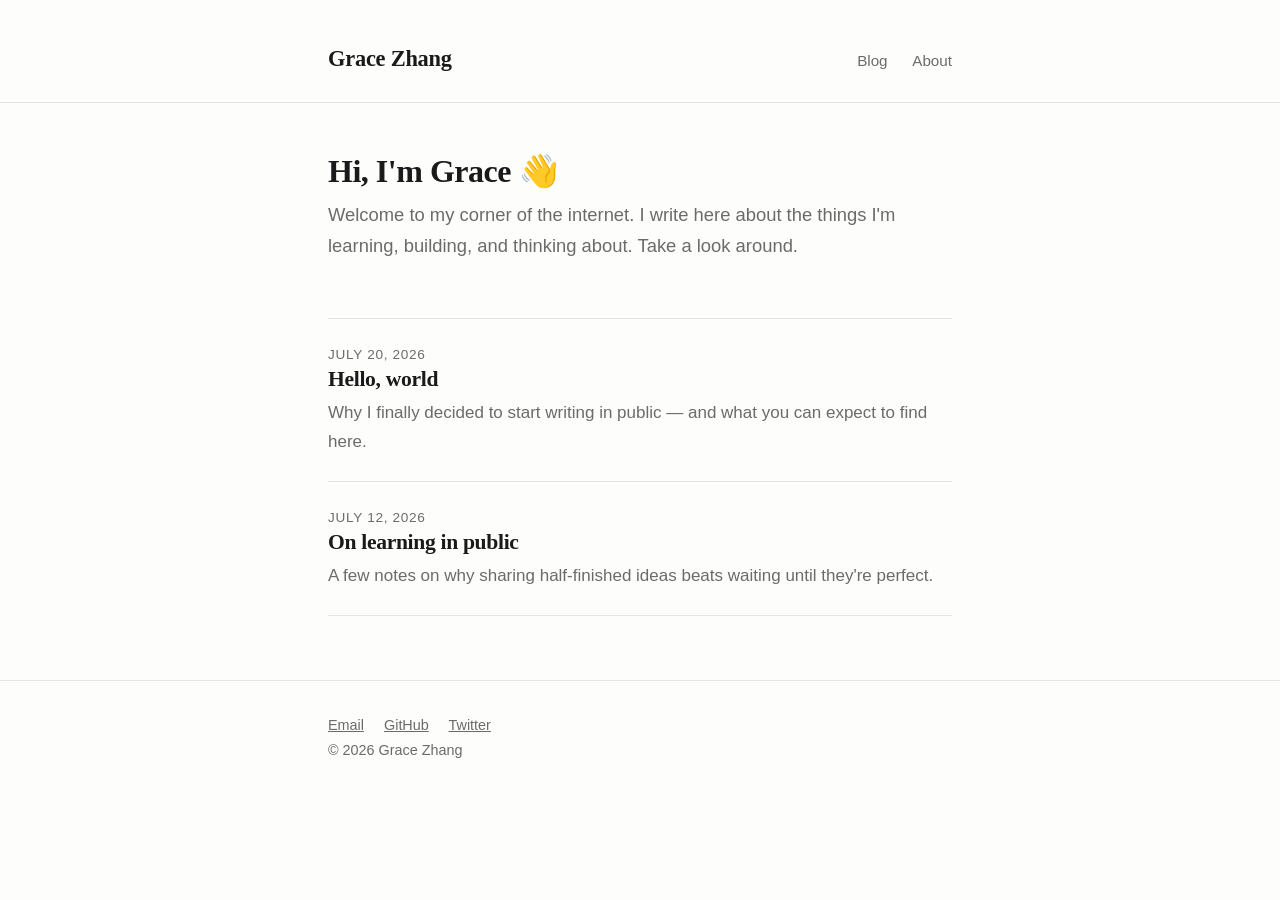
==== index.html @ b32e5e52 "Update GitHub username to graceleobrighton" ====
<!DOCTYPE html>
<html lang="en">
  <head>
    <meta charset="UTF-8" />
    <meta name="viewport" content="width=device-width, initial-scale=1.0" />
    <title>Grace Zhang</title>
    <meta name="description" content="Personal website and blog of Grace Zhang." />
    <link rel="stylesheet" href="css/style.css" />
  </head>
  <body>
    <header class="site">
      <div class="wrap">
        <a href="index.html" class="site-title">Grace Zhang</a>
        <nav>
          <a href="index.html">Blog</a>
          <a href="about.html">About</a>
        </nav>
      </div>
    </header>

    <main class="wrap">
      <section class="intro">
        <h1>Hi, I'm Grace 👋</h1>
        <p>
          Welcome to my corner of the internet. I write here about the things
          I'm learning, building, and thinking about. Take a look around.
        </p>
      </section>

      <ul class="post-list">
        <li>
          <div class="post-meta">July 20, 2026</div>
          <h2><a href="posts/hello-world.html">Hello, world</a></h2>
          <p class="excerpt">
            Why I finally decided to start writing in public — and what you can
            expect to find here.
          </p>
        </li>
        <li>
          <div class="post-meta">July 12, 2026</div>
          <h2><a href="posts/on-learning.html">On learning in public</a></h2>
          <p class="excerpt">
            A few notes on why sharing half-finished ideas beats waiting until
            they're perfect.
          </p>
        </li>
      </ul>
    </main>

    <footer class="site">
      <div class="wrap">
        <a href="mailto:grzhang@brightoncollegeprephandcross.net">Email</a>
        <a href="https://github.com/graceleobrighton">GitHub</a>
        <a href="#">Twitter</a>
        <p>© 2026 Grace Zhang</p>
      </div>
    </footer>
  </body>
</html>
---- css/style.css ----
/* ---------------------------------------------------------------
   Personal website — clean, minimal blog
   Single stylesheet, no build step, no dependencies.
   Colors adapt automatically to light/dark mode.
--------------------------------------------------------------- */

:root {
  --max-width: 42rem;
  --font-body: -apple-system, BlinkMacSystemFont, "Segoe UI", Roboto,
    Helvetica, Arial, sans-serif;
  --font-heading: Georgia, Cambria, "Times New Roman", Times, serif;

  --bg: #fdfdfc;
  --text: #1a1a1a;
  --muted: #6b6b6b;
  --accent: #2563eb;
  --border: #e6e6e3;
  --code-bg: #f4f4f2;
}

@media (prefers-color-scheme: dark) {
  :root {
    --bg: #16161a;
    --text: #e8e8e6;
    --muted: #9a9a97;
    --accent: #7aa2ff;
    --border: #2a2a30;
    --code-bg: #22222a;
  }
}

* {
  box-sizing: border-box;
}

html {
  -webkit-text-size-adjust: 100%;
}

body {
  margin: 0;
  background: var(--bg);
  color: var(--text);
  font-family: var(--font-body);
  font-size: 1.0625rem;
  line-height: 1.7;
  -webkit-font-smoothing: antialiased;
}

.wrap {
  max-width: var(--max-width);
  margin: 0 auto;
  padding: 0 1.5rem;
}

/* ---- Header / nav ---- */

header.site {
  padding: 2.5rem 0 1.5rem;
  border-bottom: 1px solid var(--border);
  margin-bottom: 3rem;
}

header.site .wrap {
  display: flex;
  align-items: baseline;
  justify-content: space-between;
  flex-wrap: wrap;
  gap: 0.75rem;
}

.site-title {
  font-family: var(--font-heading);
  font-size: 1.4rem;
  font-weight: 700;
  letter-spacing: -0.01em;
  text-decoration: none;
  color: var(--text);
}

nav a {
  color: var(--muted);
  text-decoration: none;
  margin-left: 1.25rem;
  font-size: 0.95rem;
}

nav a:hover,
nav a:focus {
  color: var(--accent);
}

/* ---- Typography ---- */

h1,
h2,
h3 {
  font-family: var(--font-heading);
  line-height: 1.25;
  letter-spacing: -0.015em;
}

h1 {
  font-size: 2rem;
  margin: 0 0 0.5rem;
}

h2 {
  font-size: 1.5rem;
  margin: 2.5rem 0 0.75rem;
}

a {
  color: var(--accent);
}

p,
ul,
ol {
  margin: 0 0 1.25rem;
}

blockquote {
  margin: 1.5rem 0;
  padding-left: 1.25rem;
  border-left: 3px solid var(--border);
  color: var(--muted);
  font-style: italic;
}

code {
  font-family: ui-monospace, SFMono-Regular, Menlo, Consolas, monospace;
  background: var(--code-bg);
  padding: 0.15em 0.4em;
  border-radius: 4px;
  font-size: 0.9em;
}

pre {
  background: var(--code-bg);
  padding: 1rem 1.25rem;
  border-radius: 8px;
  overflow-x: auto;
}

pre code {
  background: none;
  padding: 0;
}

hr {
  border: none;
  border-top: 1px solid var(--border);
  margin: 3rem 0;
}

/* ---- Intro / hero ---- */

.intro {
  margin-bottom: 3.5rem;
}

.intro p {
  font-size: 1.15rem;
  color: var(--muted);
}

/* ---- Post list ---- */

.post-list {
  list-style: none;
  padding: 0;
  margin: 0;
}

.post-list li {
  padding: 1.5rem 0;
  border-bottom: 1px solid var(--border);
}

.post-list li:first-child {
  border-top: 1px solid var(--border);
}

.post-list h2 {
  font-size: 1.35rem;
  margin: 0 0 0.35rem;
}

.post-list h2 a {
  color: var(--text);
  text-decoration: none;
}

.post-list h2 a:hover {
  color: var(--accent);
}

.post-list .excerpt {
  color: var(--muted);
  margin: 0.4rem 0 0;
}

.post-meta {
  color: var(--muted);
  font-size: 0.85rem;
  text-transform: uppercase;
  letter-spacing: 0.05em;
}

/* ---- Single post ---- */

article.post header {
  margin-bottom: 2rem;
}

article.post h1 {
  margin-bottom: 0.4rem;
}

.back-link {
  display: inline-block;
  margin-bottom: 2rem;
  font-size: 0.9rem;
  text-decoration: none;
}

.back-link:hover {
  text-decoration: underline;
}

/* ---- Footer ---- */

footer.site {
  margin-top: 4rem;
  padding: 2rem 0 3rem;
  border-top: 1px solid var(--border);
  color: var(--muted);
  font-size: 0.9rem;
}

footer.site a {
  color: var(--muted);
  margin-right: 1rem;
}

footer.site a:hover {
  color: var(--accent);
}

/* ---- Small screens ---- */

@media (max-width: 480px) {
  h1 {
    font-size: 1.7rem;
  }
  header.site {
    padding-top: 1.75rem;
  }
}
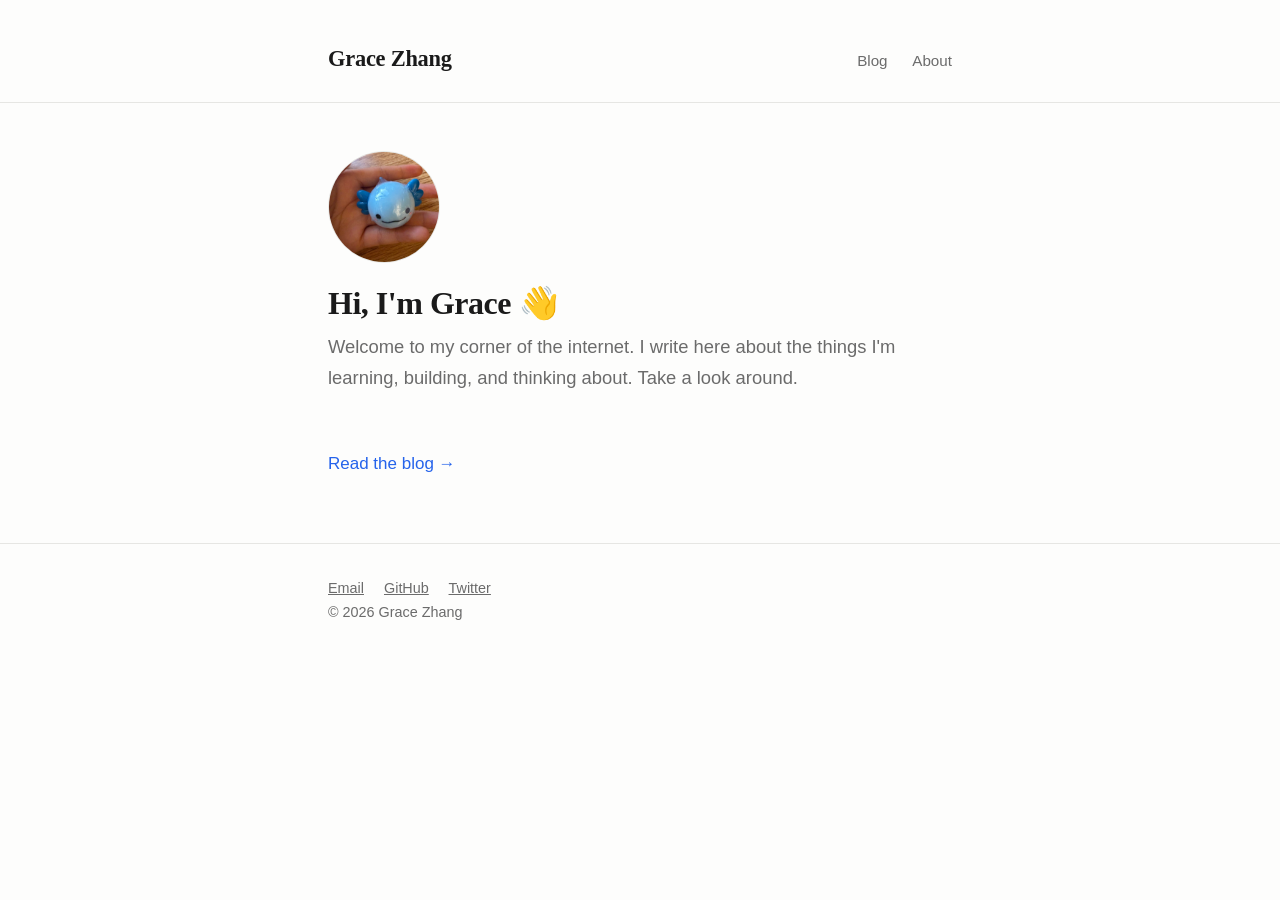
==== commit 02e968fd: "Add avatar to home and about pages" ====
--- a/index.html
+++ b/index.html
@@ -12,7 +12,7 @@
       <div class="wrap">
         <a href="index.html" class="site-title">Grace Zhang</a>
         <nav>
-          <a href="index.html">Blog</a>
+          <a href="blog.html">Blog</a>
           <a href="about.html">About</a>
         </nav>
       </div>
@@ -20,6 +20,7 @@
 
     <main class="wrap">
       <section class="intro">
+        <img src="images/avatar.jpg" alt="Grace Zhang" class="avatar" />
         <h1>Hi, I'm Grace 👋</h1>
         <p>
           Welcome to my corner of the internet. I write here about the things
@@ -27,24 +28,7 @@
         </p>
       </section>
 
-      <ul class="post-list">
-        <li>
-          <div class="post-meta">July 20, 2026</div>
-          <h2><a href="posts/hello-world.html">Hello, world</a></h2>
-          <p class="excerpt">
-            Why I finally decided to start writing in public — and what you can
-            expect to find here.
-          </p>
-        </li>
-        <li>
-          <div class="post-meta">July 12, 2026</div>
-          <h2><a href="posts/on-learning.html">On learning in public</a></h2>
-          <p class="excerpt">
-            A few notes on why sharing half-finished ideas beats waiting until
-            they're perfect.
-          </p>
-        </li>
-      </ul>
+      <p class="all-posts"><a href="blog.html">Read the blog →</a></p>
     </main>
 
     <footer class="site">
--- a/css/style.css
+++ b/css/style.css
@@ -165,6 +165,43 @@
   color: var(--muted);
 }
 
+/* ---- Avatar ---- */
+
+.avatar {
+  width: 112px;
+  height: 112px;
+  border-radius: 50%;
+  object-fit: cover;
+  display: block;
+  margin: 0 0 1.25rem;
+  border: 1px solid var(--border);
+}
+
+/* ---- Section label + "view all" link ---- */
+
+.section-label {
+  font-size: 0.85rem;
+  font-family: var(--font-body);
+  font-weight: 600;
+  text-transform: uppercase;
+  letter-spacing: 0.08em;
+  color: var(--muted);
+  margin: 0 0 1rem;
+}
+
+.all-posts {
+  margin-top: 2rem;
+}
+
+.all-posts a {
+  text-decoration: none;
+  font-weight: 500;
+}
+
+.all-posts a:hover {
+  text-decoration: underline;
+}
+
 /* ---- Post list ---- */
 
 .post-list {
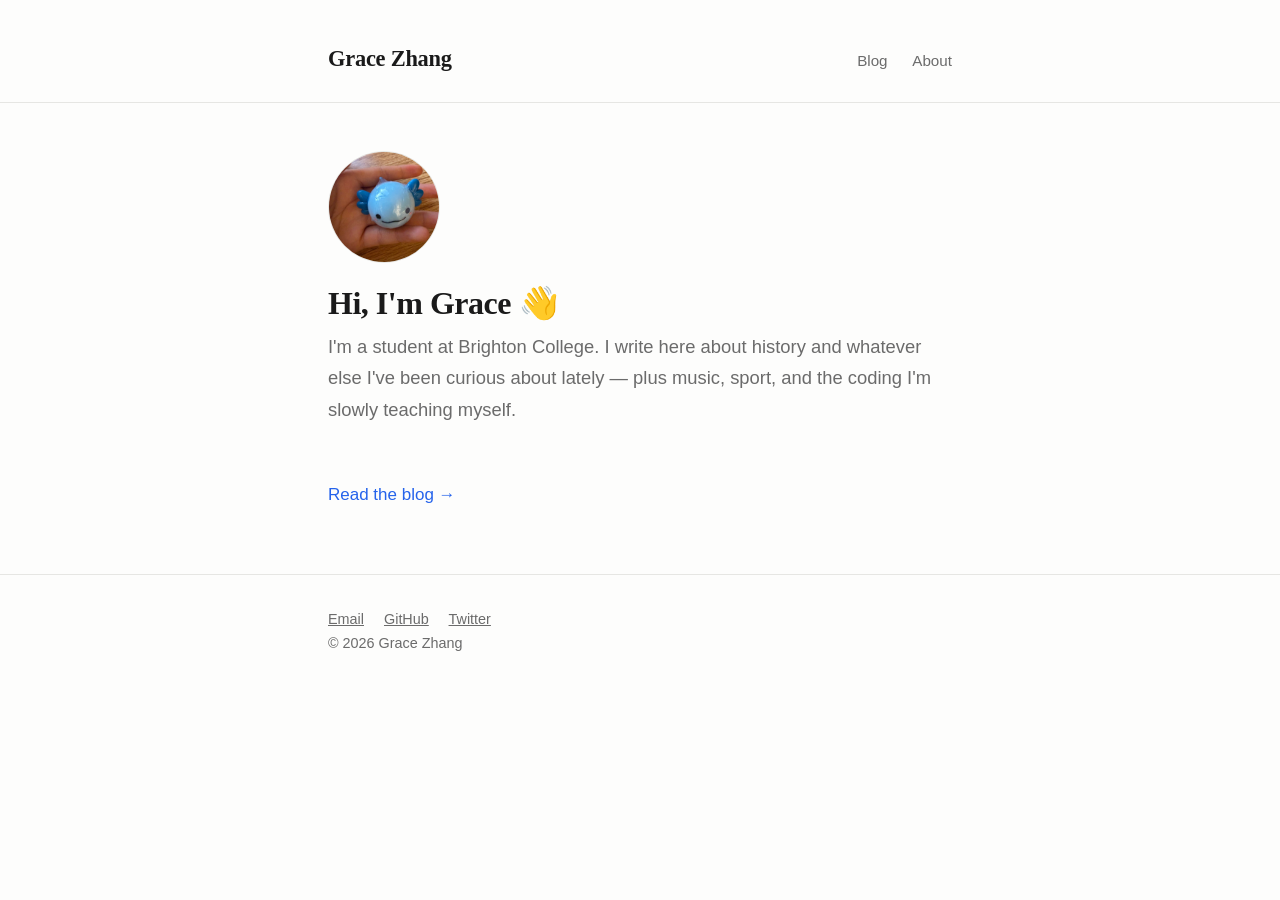
==== commit 5c9bbde8: "Write real bio for home and about pages" ====
--- a/index.html
+++ b/index.html
@@ -5,7 +5,7 @@
     <meta name="viewport" content="width=device-width, initial-scale=1.0" />
     <title>Grace Zhang</title>
     <meta name="description" content="Personal website and blog of Grace Zhang." />
-    <link rel="stylesheet" href="css/style.css" />
+    <link rel="stylesheet" href="css/style.css?v=2" />
   </head>
   <body>
     <header class="site">
@@ -23,8 +23,9 @@
         <img src="images/avatar.jpg" alt="Grace Zhang" class="avatar" />
         <h1>Hi, I'm Grace 👋</h1>
         <p>
-          Welcome to my corner of the internet. I write here about the things
-          I'm learning, building, and thinking about. Take a look around.
+          I'm a student at Brighton College. I write here about history and
+          whatever else I've been curious about lately — plus music, sport, and
+          the coding I'm slowly teaching myself.
         </p>
       </section>
 
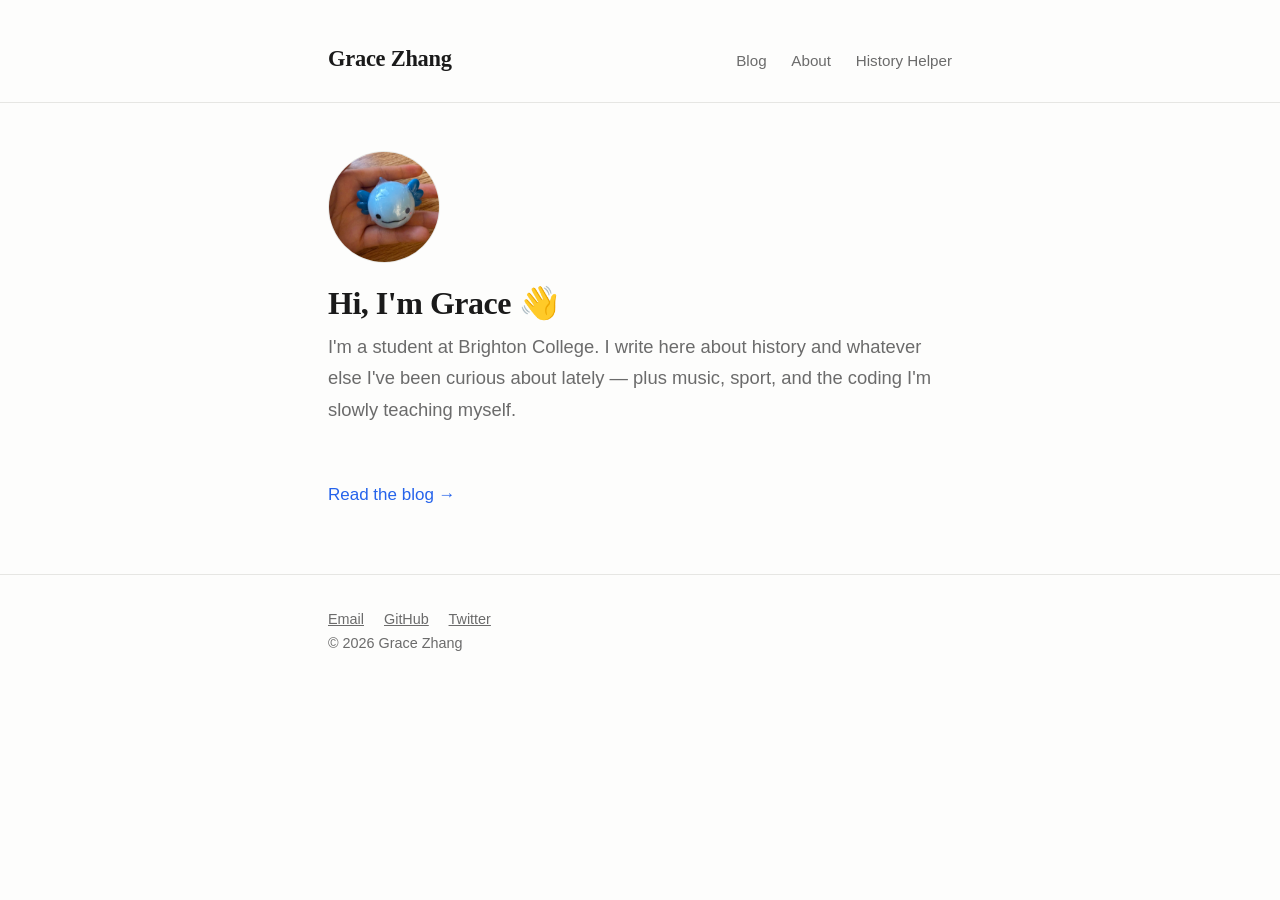
==== commit 1678a083: "Add History Helper nav tab linking to studenthistoryaionly.com" ====
--- a/index.html
+++ b/index.html
@@ -4,8 +4,19 @@
     <meta charset="UTF-8" />
     <meta name="viewport" content="width=device-width, initial-scale=1.0" />
     <title>Grace Zhang</title>
-    <meta name="description" content="Personal website and blog of Grace Zhang." />
+    <meta name="description" content="Grace Zhang — student at Brighton College. I write about history, and whatever else I'm curious about." />
     <link rel="stylesheet" href="css/style.css?v=2" />
+
+    <!-- seo -->
+    <link rel="canonical" href="https://graceleobrighton.github.io/" />
+    <meta name="author" content="Grace Zhang" />
+    <meta property="og:type" content="website" />
+    <meta property="og:title" content="Grace Zhang" />
+    <meta property="og:description" content="Grace Zhang — student at Brighton College. I write about history, and whatever else I'm curious about." />
+    <meta property="og:url" content="https://graceleobrighton.github.io/" />
+    <meta property="og:image" content="https://graceleobrighton.github.io/images/avatar.jpg" />
+    <meta name="twitter:card" content="summary" />
+    <!-- /seo -->
   </head>
   <body>
     <header class="site">
@@ -14,6 +25,7 @@
         <nav>
           <a href="blog.html">Blog</a>
           <a href="about.html">About</a>
+          <a href="https://studenthistoryaionly.com" target="_blank" rel="noopener">History Helper</a>
         </nav>
       </div>
     </header>
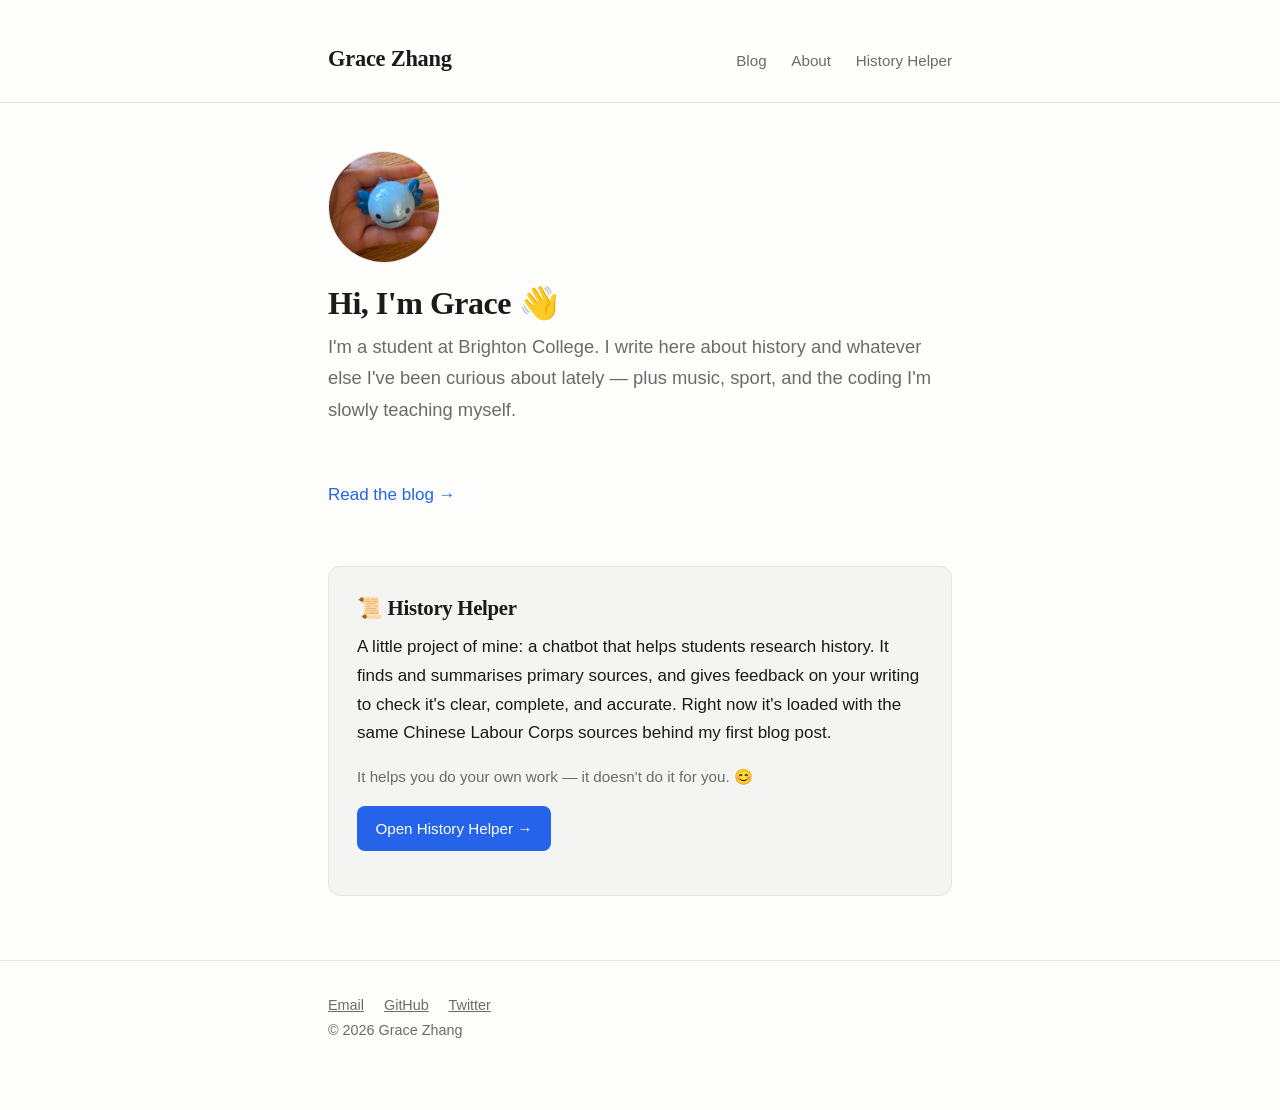
==== commit e992dfbb: "Add History Helper intro card on home page" ====
--- a/index.html
+++ b/index.html
@@ -5,7 +5,7 @@
     <meta name="viewport" content="width=device-width, initial-scale=1.0" />
     <title>Grace Zhang</title>
     <meta name="description" content="Grace Zhang — student at Brighton College. I write about history, and whatever else I'm curious about." />
-    <link rel="stylesheet" href="css/style.css?v=2" />
+    <link rel="stylesheet" href="css/style.css?v=3" />
 
     <!-- seo -->
     <link rel="canonical" href="https://graceleobrighton.github.io/" />
@@ -25,7 +25,7 @@
         <nav>
           <a href="blog.html">Blog</a>
           <a href="about.html">About</a>
-          <a href="https://studenthistoryaionly.com" target="_blank" rel="noopener">History Helper</a>
+          <a href="https://history-research-helper.onrender.com/" target="_blank" rel="noopener">History Helper</a>
         </nav>
       </div>
     </header>
@@ -42,6 +42,29 @@
       </section>
 
       <p class="all-posts"><a href="blog.html">Read the blog →</a></p>
+
+      <section class="card">
+        <h2>📜 History Helper</h2>
+        <p>
+          A little project of mine: a chatbot that helps students research
+          history. It finds and summarises primary sources, and gives feedback
+          on your writing to check it's clear, complete, and accurate. Right now
+          it's loaded with the same Chinese Labour Corps sources behind my first
+          blog post.
+        </p>
+        <p class="card-note">
+          It helps you do your own work — it doesn't do it for you. 😊
+        </p>
+        <p>
+          <a
+            class="button"
+            href="https://history-research-helper.onrender.com/"
+            target="_blank"
+            rel="noopener"
+            >Open History Helper →</a
+          >
+        </p>
+      </section>
     </main>
 
     <footer class="site">
--- a/css/style.css
+++ b/css/style.css
@@ -177,6 +177,45 @@
   border: 1px solid var(--border);
 }
 
+/* ---- Card (feature callout) ---- */
+
+.card {
+  margin-top: 3.5rem;
+  padding: 1.75rem;
+  border: 1px solid var(--border);
+  border-radius: 12px;
+  background: var(--code-bg);
+}
+
+.card h2 {
+  font-size: 1.3rem;
+  margin: 0 0 0.75rem;
+}
+
+.card p {
+  margin: 0 0 1rem;
+}
+
+.card .card-note {
+  color: var(--muted);
+  font-size: 0.95rem;
+}
+
+.button {
+  display: inline-block;
+  background: var(--accent);
+  color: #fff;
+  text-decoration: none;
+  padding: 0.6rem 1.15rem;
+  border-radius: 8px;
+  font-size: 0.95rem;
+  font-weight: 500;
+}
+
+.button:hover {
+  opacity: 0.9;
+}
+
 /* ---- Section label + "view all" link ---- */
 
 .section-label {
